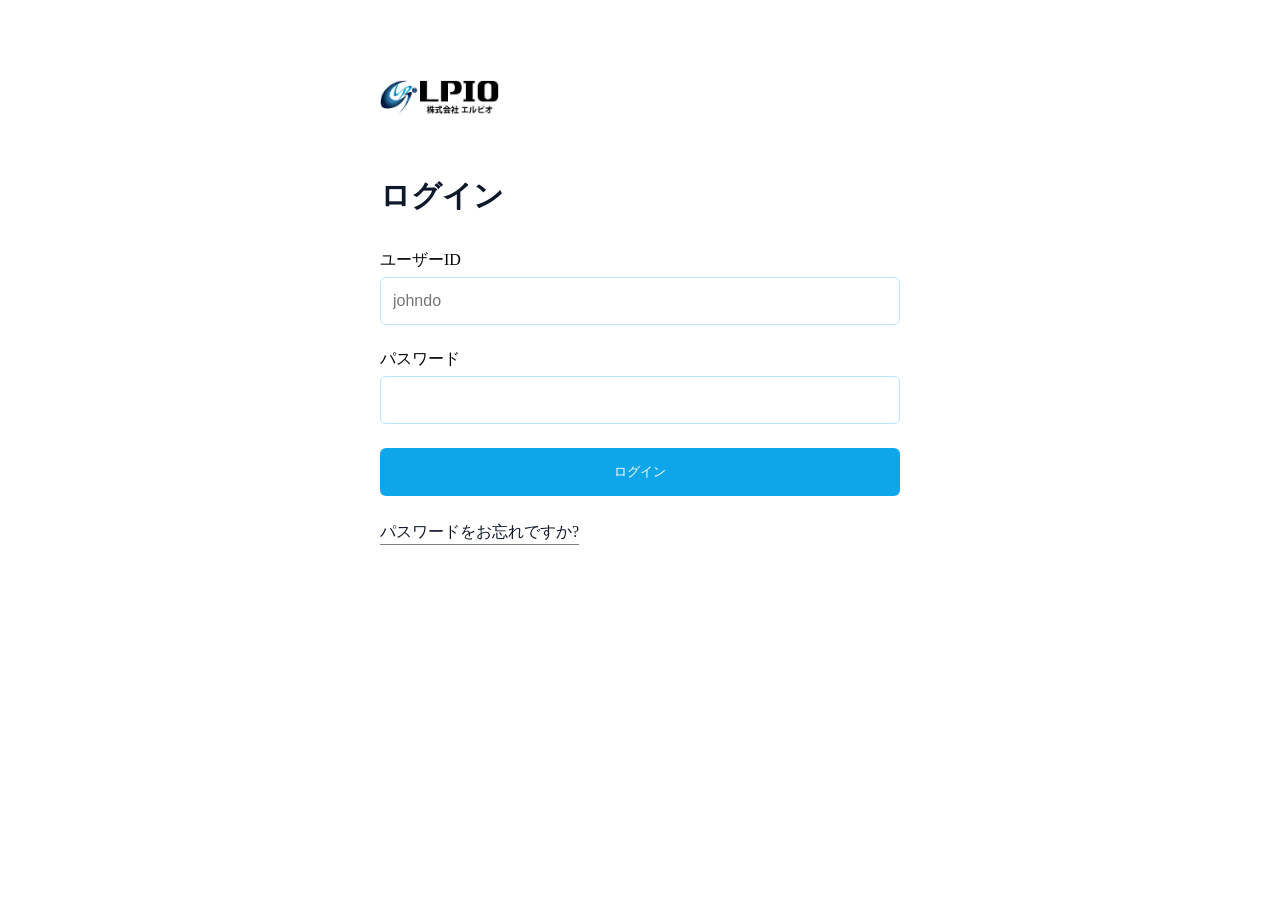
==== index.html @ 6562e2f5 "first commit" ====
<!DOCTYPE html>

<html>
    <head>
        <meta charset="utf-8">
        <meta http-equiv="X-UA-Compatible" content="IE=edge">
        <title></title>
        <meta name="description" content="">
        <meta name="viewport" content="width=device-width, initial-scale=1">
        <link rel="stylesheet" href="style.css">
        <link rel="stylesheet" href="repsonsive.css">
        <link rel="stylesheet" href="../css/all.min.css">
    </head>
<body class="main">
    <div class="container">
        <div class="header">
            <img class="logo11" src="logo11.png" alt="">
            <h2 class="title">ログイン</h2>
        </div>
        <div class="content">
            <div class="input-all">
                <div class="input-group">
                    ユーザーID
                    <input class="input1" type="text" placeholder="johndo">
                </div>
                <div class="input-group">
                    パスワード
                    <input class="input2" type="password" placeholder="" >
                    
                </div>
            </div>
            <button class="login-btn">ログイン</button>
            <span class="forgot-link">
                パスワードをお忘れですか?
            </span>
        </div>
    </div>

</body>
</html>
---- style.css ----
body {
    font-family:'Noto Sans JP';
    
}

.container{
    display: flex;
    flex-direction: column;
    width: 520px;
    justify-content: center;
    gap: 40px;
    margin: 80px auto 0;
}

.header{
    width: 478px;
    height: 130px;
}

.logo11 {
    width: 119px;
    height: 34px;
    outline-style: contain;
}

.title {
    font-family: Noto Sans JP;
    font-weight: 600;
    font-size: 30px;
    line-height: 36px;
    letter-spacing: -0.75%;
    color: #0F172A;
    margin-top: 60px;
}
.content {
    display: flex;
    flex-direction: column;
    height: 303px;
    gap:24px;
}

.input-all{
    display: flex;
    flex-direction: column;
    gap: 24px;
}
.input-group{
    display: flex;
    flex-direction: column;
    gap:6px;
}

.input1{
    display: flex;
    border-radius: 6px;
    border: 1px solid #BAE6FD;
    font-size: 16px;
    height: 30px;
    line-height: 24px;
    font-weight: 400;
    padding: 8px 12px ;
    justify-content: space-between;
}

.input2{
    display: flex;
    border-radius: 6px;
    border: 1px solid #BAE6FD;
    font-size: 16px;
    height: 30px;
    line-height: 24px;
    font-weight: 400;
    padding: 8px 12px ;
    justify-content: space-between;
}
.input:focus{
    outline-color: #38BDF8;
}

.login-btn{
    display: flex;
    align-items: center;
    justify-content: center;
    height: 48px;
    border-radius: 6px;
    background-color: #0EA5E9;
    color: #ffffff;
    padding: 8px 16px;
    border: 0px;  
}

.forgot-link {
    font-weight: 400;
    color: #0F172A;
    font-size: 16px;
    line-height: 24px;
    border-bottom: 1px solid gray;
    width: fit-content;
    
}
---- repsonsive.css ----
/* Mobile */
@media
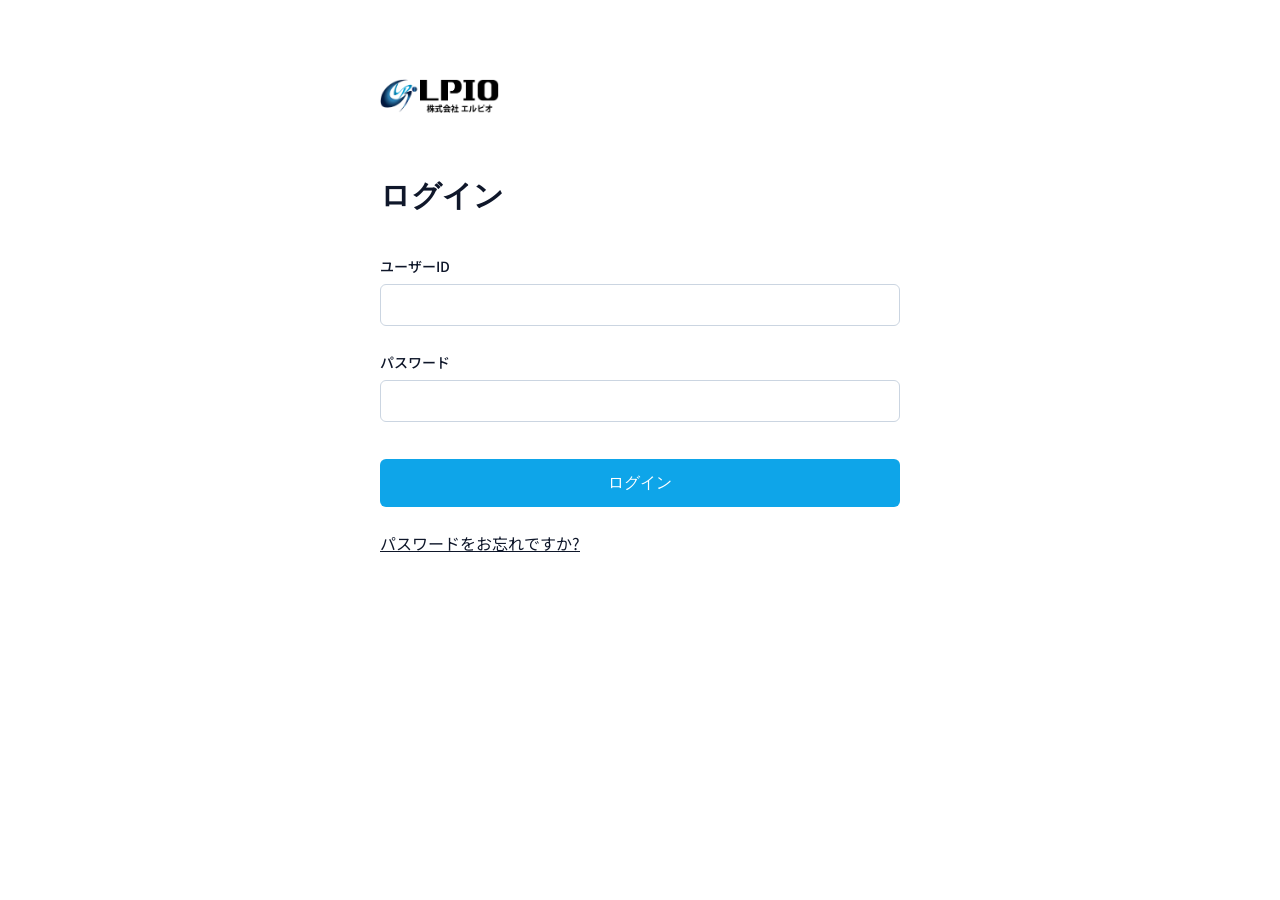
==== commit 814f90c2: "Second Commit" ====
--- a/index.html
+++ b/index.html
@@ -10,26 +10,28 @@
         <link rel="stylesheet" href="style.css">
         <link rel="stylesheet" href="repsonsive.css">
         <link rel="stylesheet" href="../css/all.min.css">
+        <link href="https://fonts.googleapis.com/css2?family=Noto+Sans+JP:wght@400;700&display=swap" rel="stylesheet">
+        
     </head>
 <body class="main">
     <div class="container">
-        <div class="header">
-            <img class="logo11" src="logo11.png" alt="">
+    <div class="logo"><img class="logo11" src="logo11.png" alt=""></div>
+        <div class="content">
             <h2 class="title">ログイン</h2>
-        </div>
-        <div class="content">
             <div class="input-all">
                 <div class="input-group">
-                    ユーザーID
-                    <input class="input1" type="text" placeholder="johndo">
+                    <label class="text-input" for="id">ユーザーID</label>
+                    <input class="input" id="id" type="text" placeholder="">
                 </div>
                 <div class="input-group">
-                    パスワード
-                    <input class="input2" type="password" placeholder="" >
+                    <label class="text-input" for="password">パスワード</label>
+                    <input class="input" id="password" type="password" placeholder="" >
                     
                 </div>
             </div>
-            <button class="login-btn">ログイン</button>
+            <button class="login-btn">
+                <span>ログイン</span>
+            </button>
             <span class="forgot-link">
                 パスワードをお忘れですか?
             </span>
--- a/style.css
+++ b/style.css
@@ -1,49 +1,62 @@
 
+* {
+    margin: 0;
+    padding: 0;
+    box-sizing: border-box;
+}
 body {
-    font-family:'Noto Sans JP';
-    
+    font-family:'Noto Sans JP', sans-serif;
+    /* background: red; */
+    /* width: 100vw; */
 }
 
 .container{
+   
     display: flex;
     flex-direction: column;
-    width: 520px;
+    
+    height: 473px;
+    width: 100%;
     justify-content: center;
-    gap: 40px;
+    /* gap: 40px; */
     margin: 80px auto 0;
 }
 
-.header{
-    width: 478px;
-    height: 130px;
+.logo{
+   max-width: 520px;
+    width: 100%;
+   margin: 0 auto;
 }
 
-.logo11 {
+.logo img {
     width: 119px;
     height: 34px;
-    outline-style: contain;
 }
 
 .title {
-    font-family: Noto Sans JP;
+    font-family: minhanh;
     font-weight: 600;
     font-size: 30px;
     line-height: 36px;
     letter-spacing: -0.75%;
     color: #0F172A;
     margin-top: 60px;
+    margin-bottom: 16px;
 }
 .content {
     display: flex;
     flex-direction: column;
-    height: 303px;
+    max-width: 520px;
+    width: 100%;
     gap:24px;
+    margin:  0 auto;
 }
 
 .input-all{
     display: flex;
     flex-direction: column;
     gap: 24px;
+    height: 181px;
 }
 .input-group{
     display: flex;
@@ -51,43 +64,55 @@
     gap:6px;
 }
 
-.input1{
+.text-input {
+    font-weight: 500;
+    font-size: 14px;
+    line-height: 24px;
+    color: #0F172A;
+}
+
+.input{
     display: flex;
     border-radius: 6px;
-    border: 1px solid #BAE6FD;
+    border: 1px solid #CBD5E1;
     font-size: 16px;
-    height: 30px;
     line-height: 24px;
     font-weight: 400;
     padding: 8px 12px ;
     justify-content: space-between;
+    color: #0F172A;
+    
 }
 
-.input2{
-    display: flex;
-    border-radius: 6px;
-    border: 1px solid #BAE6FD;
-    font-size: 16px;
-    height: 30px;
-    line-height: 24px;
-    font-weight: 400;
-    padding: 8px 12px ;
-    justify-content: space-between;
+.input text {
+    color: #0F172A;
 }
+
 .input:focus{
     outline-color: #38BDF8;
 }
 
 .login-btn{
     display: flex;
+    height: 48px;
+    justify-content: center;
     align-items: center;
-    justify-content: center;
-    height: 48px;
     border-radius: 6px;
     background-color: #0EA5E9;
     color: #ffffff;
     padding: 8px 16px;
     border: 0px;  
+    font-size: 16px;
+    line-height: 24px;
+    font-weight: 500;
+    font-family: 'minhanh';
+}
+
+.login-btn span{
+    display: flex;
+    justify-content: center;
+    align-items: center;
+    margin: 12px 0px;
 }
 
 .forgot-link {
@@ -95,7 +120,67 @@
     color: #0F172A;
     font-size: 16px;
     line-height: 24px;
-    border-bottom: 1px solid gray;
+    text-decoration: underline;
     width: fit-content;
     
+}
+
+/* Mobile */
+
+@media (max-width: 768px) {
+    .container{
+        display: flex;
+        /* gap: 40px; */
+         margin-top: 0px;
+    }
+   
+    .title{
+        display: flex;
+        justify-content: center;
+        align-items: center;
+        /* width: 392px; */
+        height: 36px;
+        margin-top: 32px;
+      
+    }
+
+    .content{
+        display: flex;
+        flex-direction: column;
+        
+        align-items: center;
+        max-width: 392px;
+        width: 100%;
+        gap:24px;
+        margin:0px auto;
+    }
+
+    /*  */
+    .logo {
+        display: flex;
+        max-width: 100vw;   
+        justify-content: center;
+        align-items: center;
+        border-bottom: 1px solid #E2E8F0;;
+        gap: 10px;
+        padding-top: 0px;
+        margin-bottom: 0px;
+    }
+    /*  */
+    .logo img {
+        margin: 19px 0px 18px 0px;
+    }
+
+   
+    .input-all{
+        width: 100%;
+    }
+    .login-btn{
+        width: 100%;
+    }
+    .forgot-link{
+        display: flex;
+        align-items:  left;
+    }
+
 }
